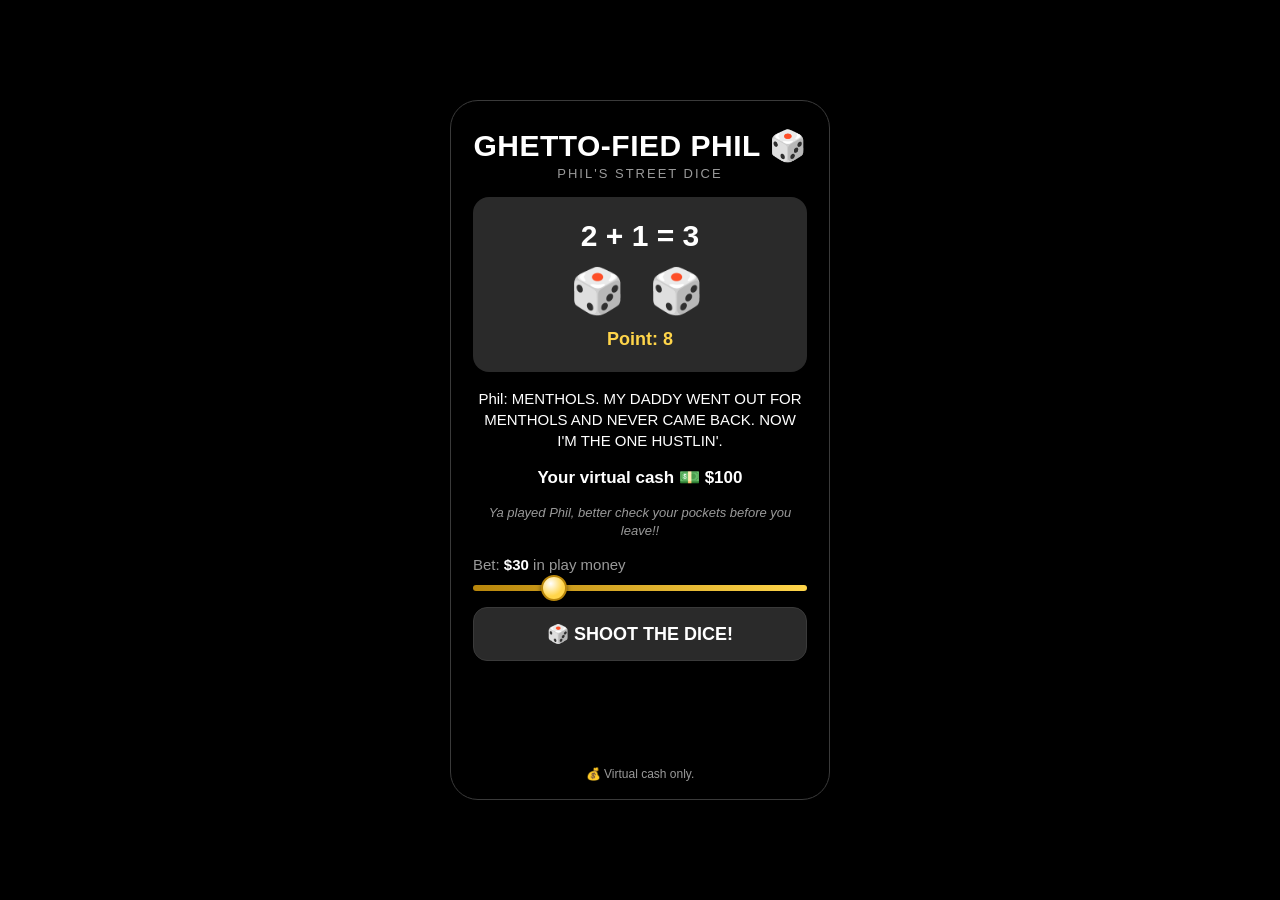
==== index.html @ 01df0bf5 "Add files via upload" ====
<!DOCTYPE html>
<html lang="en">
<head>
  <meta charset="UTF-8" />
  <meta name="viewport" content="width=device-width, initial-scale=1.0" />
  <title>Ghetto-Fied Phil</title>
  <link rel="icon" href="images/phil.jpg" type="image/jpeg" />
  <link rel="stylesheet" href="style.css" />
</head>
<body>
  <div class="phone">
    <header class="game-header">
      <h1>GHETTO-FIED PHIL 🎲</h1>
      <span class="sub">PHIL'S STREET DICE</span>
    </header>

    <section class="panel">
      <div class="roll" id="rollText">2 + 1 = 3</div>
      <div class="dice-emoji" id="diceEmoji">🎲 🎲</div>
      <div class="point" id="pointText">Point: 8</div>
    </section>

    <p class="phil-line" id="philLine">Phil: Keep shootin'! Point is 8.</p>

    <div class="cash" id="cashText">Your virtual cash 💵 $100</div>

    <p class="pockets-note">Ya played Phil, better check your pockets before you leave!!</p>

    <div class="bet">
      <span class="bet-label" id="betText">Bet: $30 in play money</span>
      <input type="range" id="betSlider" min="10" max="100" step="10" value="30" />
    </div>

    <button class="shoot-btn" id="shootBtn">🎲 SHOOT THE DICE!</button>

    <footer class="game-footer">💰 Virtual cash only.</footer>
  </div>

  <script type="module" src="app.js"></script>
</body>
</html>
---- style.css ----
:root {
  --bg: #000;
  --panel: #2a2a2a;
  --gray-border: #3a3a3a;
  --text: #fff;
  --muted: #9a9a9a;
  --gold: #ffd54a;
  --gold-dark: #b8860b;
  --red: #c0392b;
  --green: #1f7a43;
}

* { box-sizing: border-box; margin: 0; padding: 0; }

html, body { height: 100%; }

body {
  background: #000;
  color: var(--text);
  font-family: -apple-system, "Segoe UI", Roboto, Helvetica, Arial, sans-serif;
  display: flex;
  align-items: center;
  justify-content: center;
  padding: 16px;
}

.phone {
  width: 100%;
  max-width: 380px;
  min-height: 700px;
  background: #000;
  border: 1px solid var(--gray-border);
  border-radius: 28px;
  padding: 28px 22px 18px;
  display: flex;
  flex-direction: column;
  gap: 16px;
}

/* ---- header ---- */
.game-header { text-align: center; }
.game-header h1 {
  font-size: 30px;
  font-weight: 800;
  letter-spacing: 0.5px;
  line-height: 1.1;
}
.game-header .sub {
  display: block;
  color: var(--muted);
  font-size: 13px;
  letter-spacing: 2px;
  margin-top: 4px;
}

/* ---- dice panel ---- */
.panel {
  background: var(--panel);
  border-radius: 16px;
  padding: 22px 16px;
  display: flex;
  flex-direction: column;
  align-items: center;
  gap: 12px;
}
.roll { font-size: 30px; font-weight: 800; }
.dice-emoji { font-size: 44px; letter-spacing: 6px; }
.dice-emoji.rolling { animation: shake .35s infinite; }
@keyframes shake {
  0% { transform: rotate(-12deg) translateY(-2px); }
  50% { transform: rotate(12deg) translateY(2px); }
  100% { transform: rotate(-12deg) translateY(-2px); }
}
.point { font-size: 18px; font-weight: 700; color: var(--gold); }
.point.flash { animation: pointflash .6s ease 2; }
@keyframes pointflash {
  0% { transform: scale(1); color: var(--gold); }
  50% { transform: scale(1.35); color: #fff; }
  100% { transform: scale(1); color: var(--gold); }
}

/* ---- phil line ---- */
.phil-line {
  font-size: 15px;
  line-height: 1.4;
  text-align: center;
  min-height: 44px;
  display: flex;
  align-items: center;
  justify-content: center;
}

/* ---- cash ---- */
.cash {
  font-size: 17px;
  font-weight: 700;
  text-align: center;
}

.pockets-note {
  text-align: center;
  color: var(--muted);
  font-size: 13px;
  font-style: italic;
  line-height: 1.4;
}

/* cash change toast */
.cash-toast {
  position: fixed;
  top: 24px;
  left: 50%;
  transform: translateX(-50%);
  z-index: 40;
  padding: 10px 20px;
  border-radius: 12px;
  font-weight: 900;
  font-size: 16px;
  pointer-events: none;
  opacity: 1;
  transition: opacity .4s ease;
  box-shadow: 0 6px 20px rgba(0,0,0,.6);
}
.cash-toast.up { background: #1f7a43; color: #d8ffe6; border: 2px solid #3fce7a; }
.cash-toast.down { background: #a3322a; color: #ffd9d6; border: 2px solid #e06054; }
.cash-toast.hide { opacity: 0; }

/* ---- bet ---- */
.bet {
  display: flex;
  flex-direction: column;
  gap: 12px;
}
.bet-label { font-size: 15px; color: var(--muted); }
.bet-label b { color: var(--text); }

#betSlider {
  -webkit-appearance: none;
  appearance: none;
  width: 100%;
  height: 6px;
  border-radius: 4px;
  background: linear-gradient(to right, var(--gold-dark), var(--gold));
  outline: none;
}
#betSlider::-webkit-slider-thumb {
  -webkit-appearance: none;
  appearance: none;
  width: 26px; height: 26px;
  border-radius: 50%;
  background: radial-gradient(circle at 35% 30%, #fff, var(--gold) 60%);
  border: 2px solid var(--gold-dark);
  cursor: pointer;
  box-shadow: 0 2px 5px #00000088;
}
#betSlider::-moz-range-thumb {
  width: 26px; height: 26px;
  border-radius: 50%;
  background: radial-gradient(circle at 35% 30%, #fff, var(--gold) 60%);
  border: 2px solid var(--gold-dark);
  cursor: pointer;
  box-shadow: 0 2px 5px #00000088;
}

/* ---- shoot button ---- */
.shoot-btn {
  width: 100%;
  height: 54px;
  background: var(--panel);
  border: 1px solid var(--gray-border);
  color: var(--text);
  border-radius: 14px;
  font-size: 18px;
  font-weight: 700;
  cursor: pointer;
}
.shoot-btn:active { background: #3a3a3a; }
.shoot-btn:disabled { opacity: .5; cursor: not-allowed; }

/* ---- footer ---- */
.game-footer {
  margin-top: auto;
  text-align: center;
  color: var(--muted);
  font-size: 12px;
}

/* ---- grab overlay ---- */
.grab-overlay {
  position: fixed; inset: 0;
  background: #000000cc;
  display: flex; align-items: center; justify-content: center;
  z-index: 20; padding: 20px;
  backdrop-filter: blur(2px);
}
.grab-card {
  background: var(--green);
  border: 3px solid var(--gold);
  border-radius: 18px;
  padding: 26px 24px;
  text-align: center;
  max-width: 320px;
  box-shadow: 0 12px 40px #000;
  animation: pop .2s ease;
}
@keyframes pop { from { transform: scale(.7); opacity: 0; } to { transform: scale(1); opacity: 1; } }
.grab-card .big { font-size: 40px; margin-bottom: 6px; }
.grab-card h2 { font-size: 20px; margin-bottom: 4px; }
.grab-card .go-sub { color: #dfe; font-weight: 700; margin: 6px 0 10px; font-size: 14px; }
.grab-card.gameover h2 { color: #fff; }
.grab-win { font-size: 30px; font-weight: 900; color: var(--gold); margin: 8px 0; }
.grab-timer { font-size: 40px; font-weight: 900; color: #fff; margin: 10px 0; }
.grab-timer.low { color: #ff6b6b; animation: blink .4s infinite; }
@keyframes blink { 0%,100% { opacity: 1; } 50% { opacity: .3; } }
.grab-btn {
  width: 100%; height: 54px;
  font-size: 20px; font-weight: 900;
  background: linear-gradient(var(--gold), var(--gold-dark));
  border: none; border-radius: 12px; cursor: pointer;
  box-shadow: 0 5px 0 #00000066;
  color: #2a1c00;
  margin-top: 8px;
}
.grab-btn:active { transform: translateY(3px); box-shadow: 0 2px 0 #00000066; }

/* ---- snatch flash ---- */
.snatch {
  position: fixed; inset: 0; z-index: 30;
  display: flex; align-items: center; justify-content: center;
  pointer-events: none;
}
.snatch .card {
  background: var(--red); color: #fff;
  border: 3px solid #000; border-radius: 14px;
  padding: 20px 26px; font-size: 26px; font-weight: 900;
  animation: pop .18s ease;
  text-align: center;
}

.hidden { display: none !important; }
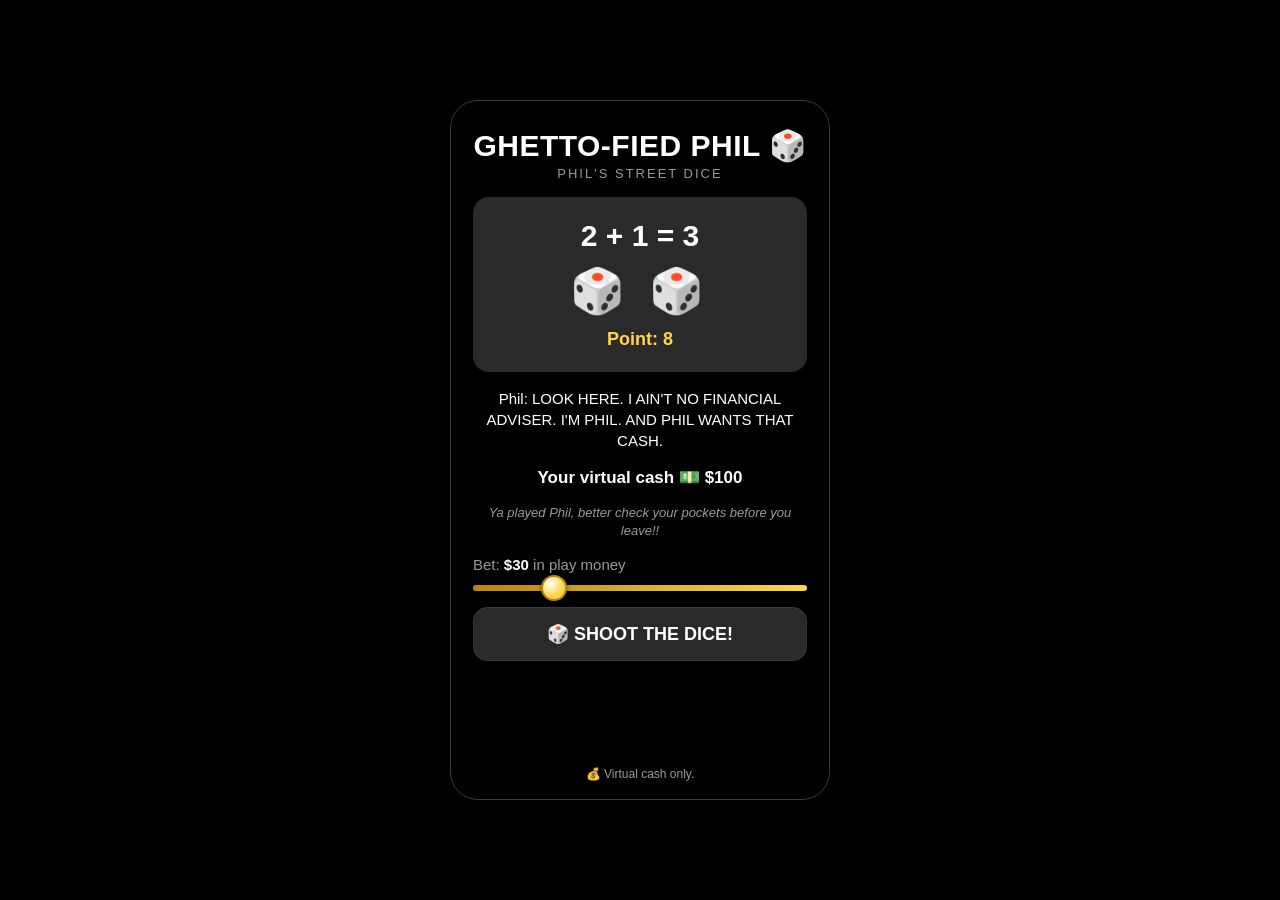
==== commit d3f6b964: "Change betSlider step value from 10 to 5" ====
--- a/index.html
+++ b/index.html
@@ -28,7 +28,7 @@
 
     <div class="bet">
       <span class="bet-label" id="betText">Bet: $30 in play money</span>
-      <input type="range" id="betSlider" min="10" max="100" step="10" value="30" />
+      <input type="range" id="betSlider" min="10" max="100" step="5" value="30" />
     </div>
 
     <button class="shoot-btn" id="shootBtn">🎲 SHOOT THE DICE!</button>
@@ -38,4 +38,4 @@
 
   <script type="module" src="app.js"></script>
 </body>
-</html>+</html>
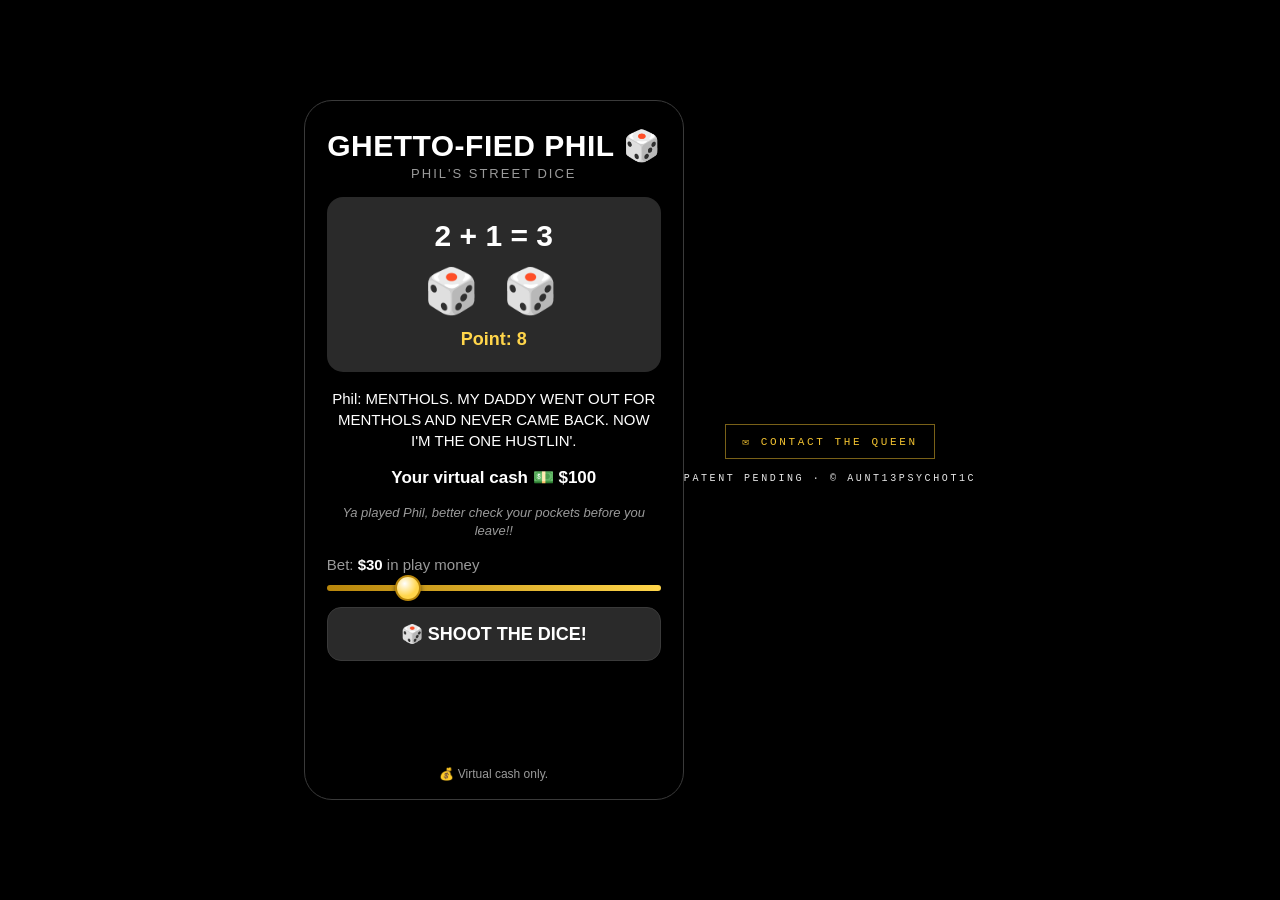
==== commit e7fd27f6: "Add contact link and patent notice to footer" ====
--- a/index.html
+++ b/index.html
@@ -35,7 +35,15 @@
 
     <footer class="game-footer">💰 Virtual cash only.</footer>
   </div>
-
+<div style="text-align:center;margin:28px 0 20px;font-family:'Courier New',monospace;">
+  <a href="mailto:aunt13psychot1c@gmail.com?subject=About%20your%20game"
+     style="display:inline-block;font-size:11px;letter-spacing:.24em;text-transform:uppercase;color:#F2C230;text-decoration:none;border:1px solid rgba(242,194,48,.5);padding:10px 16px;">
+    &#9993; Contact the Queen
+  </a>
+  <p style="font-size:10px;letter-spacing:.26em;text-transform:uppercase;color:#E8E8E8;margin:14px 0 0;">
+    Patent pending &middot; &copy; Aunt13Psychot1c
+  </p>
+</div>
   <script type="module" src="app.js"></script>
 </body>
 </html>
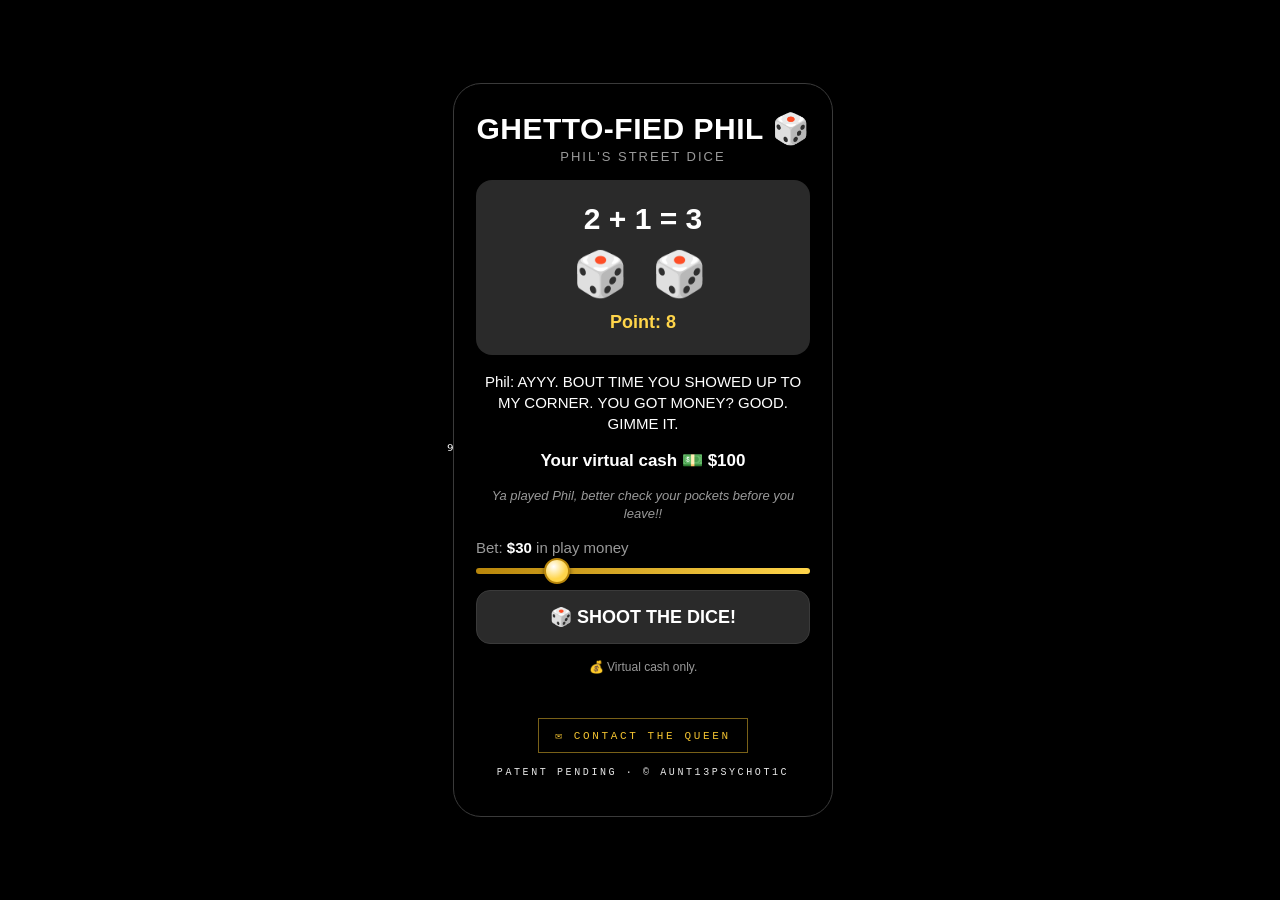
==== commit 032b20e3: "Update footer layout and contact link in index.html Rearranged footer and added a contact link." ====
--- a/index.html
+++ b/index.html
@@ -1,4 +1,4 @@
-<!DOCTYPE html>
+⁹<!DOCTYPE html>
 <html lang="en">
 <head>
   <meta charset="UTF-8" />
@@ -32,9 +32,7 @@
     </div>
 
     <button class="shoot-btn" id="shootBtn">🎲 SHOOT THE DICE!</button>
-
-    <footer class="game-footer">💰 Virtual cash only.</footer>
-  </div>
+        <footer class="game-footer">💰 Virtual cash only.</footer>
 <div style="text-align:center;margin:28px 0 20px;font-family:'Courier New',monospace;">
   <a href="mailto:aunt13psychot1c@gmail.com?subject=About%20your%20game"
      style="display:inline-block;font-size:11px;letter-spacing:.24em;text-transform:uppercase;color:#F2C230;text-decoration:none;border:1px solid rgba(242,194,48,.5);padding:10px 16px;">
@@ -44,6 +42,10 @@
     Patent pending &middot; &copy; Aunt13Psychot1c
   </p>
 </div>
+
+  </div>
+
   <script type="module" src="app.js"></script>
+  
 </body>
 </html>
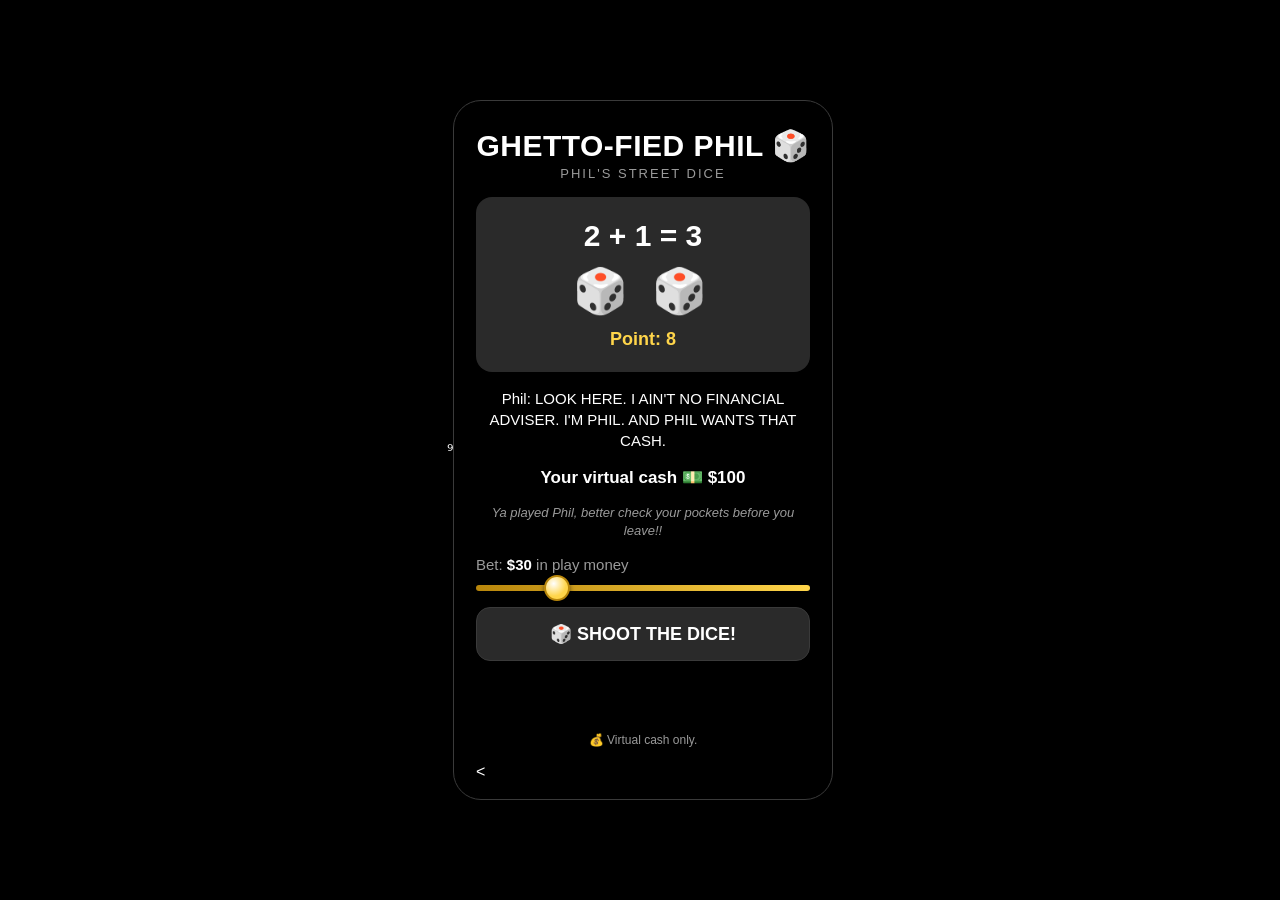
==== commit 2f180542: "Remove contact link and patent notice from footer Removed contact link and patent notice from footer" ====
--- a/index.html
+++ b/index.html
@@ -33,15 +33,7 @@
 
     <button class="shoot-btn" id="shootBtn">🎲 SHOOT THE DICE!</button>
         <footer class="game-footer">💰 Virtual cash only.</footer>
-<div style="text-align:center;margin:28px 0 20px;font-family:'Courier New',monospace;">
-  <a href="mailto:aunt13psychot1c@gmail.com?subject=About%20your%20game"
-     style="display:inline-block;font-size:11px;letter-spacing:.24em;text-transform:uppercase;color:#F2C230;text-decoration:none;border:1px solid rgba(242,194,48,.5);padding:10px 16px;">
-    &#9993; Contact the Queen
-  </a>
-  <p style="font-size:10px;letter-spacing:.26em;text-transform:uppercase;color:#E8E8E8;margin:14px 0 0;">
-    Patent pending &middot; &copy; Aunt13Psychot1c
-  </p>
-</div>
+<
 
   </div>
 
